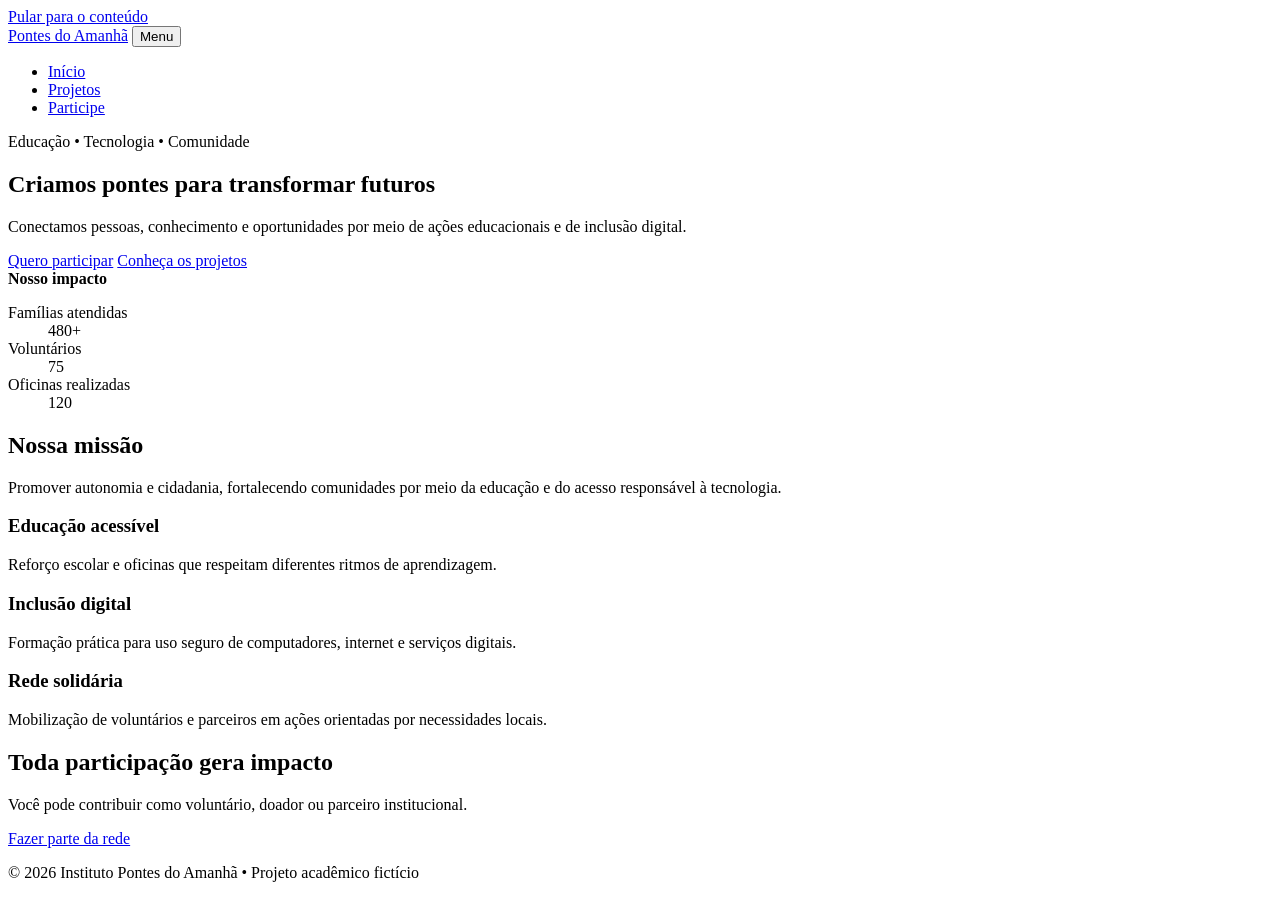
==== index.html @ 5df7a700 "Adiciona index.html" ====
<!DOCTYPE html>
<html lang="pt-BR">
<head>
  <meta charset="UTF-8">
  <meta name="viewport" content="width=device-width, initial-scale=1.0">
  <meta name="description" content="Instituto Pontes do Amanhã: educação, inclusão digital e apoio comunitário.">
  <title>Instituto Pontes do Amanhã</title>
  <link rel="stylesheet" href="assets/css/style.css">
</head>
<body>
  <a class="skip-link" href="#conteudo">Pular para o conteúdo</a>
  <header class="site-header">
    <div class="container nav-wrap">
      <a class="brand" href="index.html" aria-label="Página inicial do Instituto Pontes do Amanhã">Pontes do Amanhã</a>
      <button class="menu-toggle" type="button" aria-expanded="false" aria-controls="menu">Menu</button>
      <nav aria-label="Navegação principal">
        <ul id="menu" class="menu">
          <li><a aria-current="page" href="index.html">Início</a></li>
          <li><a href="projetos.html">Projetos</a></li>
          <li><a href="cadastro.html">Participe</a></li>
        </ul>
      </nav>
    </div>
  </header>

  <main id="conteudo">
    <section class="hero" aria-labelledby="titulo-principal">
      <div class="container hero-grid">
        <div>
          <p class="eyebrow">Educação • Tecnologia • Comunidade</p>
          <h1 id="titulo-principal">Criamos pontes para transformar futuros</h1>
          <p>Conectamos pessoas, conhecimento e oportunidades por meio de ações educacionais e de inclusão digital.</p>
          <div class="actions">
            <a class="button" href="cadastro.html">Quero participar</a>
            <a class="button button-secondary" href="projetos.html">Conheça os projetos</a>
          </div>
        </div>
        <aside class="impact-card" aria-label="Indicadores de impacto">
          <strong>Nosso impacto</strong>
          <dl>
            <div><dt>Famílias atendidas</dt><dd>480+</dd></div>
            <div><dt>Voluntários</dt><dd>75</dd></div>
            <div><dt>Oficinas realizadas</dt><dd>120</dd></div>
          </dl>
        </aside>
      </div>
    </section>

    <section class="section container" aria-labelledby="missao">
      <h2 id="missao">Nossa missão</h2>
      <p class="lead">Promover autonomia e cidadania, fortalecendo comunidades por meio da educação e do acesso responsável à tecnologia.</p>
      <div class="cards">
        <article class="card"><h3>Educação acessível</h3><p>Reforço escolar e oficinas que respeitam diferentes ritmos de aprendizagem.</p></article>
        <article class="card"><h3>Inclusão digital</h3><p>Formação prática para uso seguro de computadores, internet e serviços digitais.</p></article>
        <article class="card"><h3>Rede solidária</h3><p>Mobilização de voluntários e parceiros em ações orientadas por necessidades locais.</p></article>
      </div>
    </section>

    <section class="section section-accent" aria-labelledby="como-ajudar">
      <div class="container">
        <h2 id="como-ajudar">Toda participação gera impacto</h2>
        <p>Você pode contribuir como voluntário, doador ou parceiro institucional.</p>
        <a class="button" href="cadastro.html">Fazer parte da rede</a>
      </div>
    </section>
  </main>

  <footer><div class="container"><p>© 2026 Instituto Pontes do Amanhã • Projeto acadêmico fictício</p></div></footer>
  <script src="assets/js/app.js" defer></script>
</body>
</html>
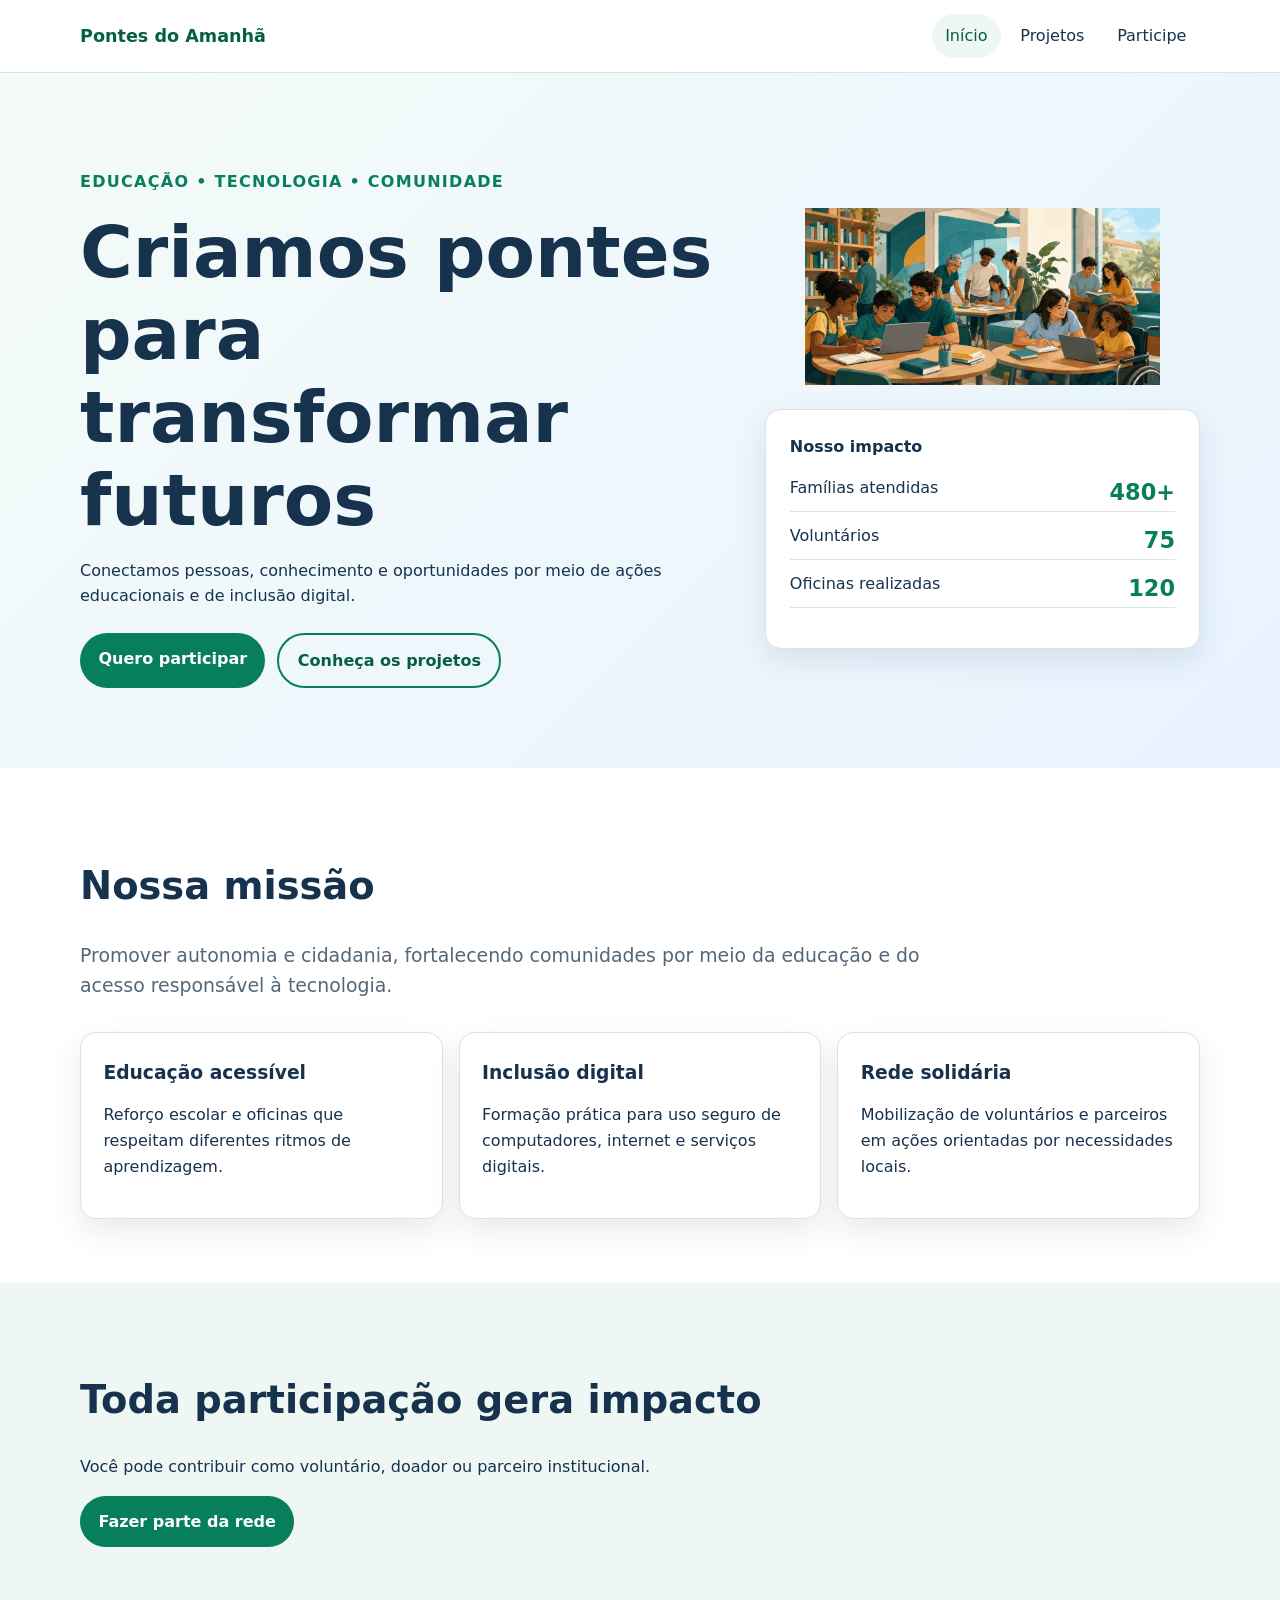
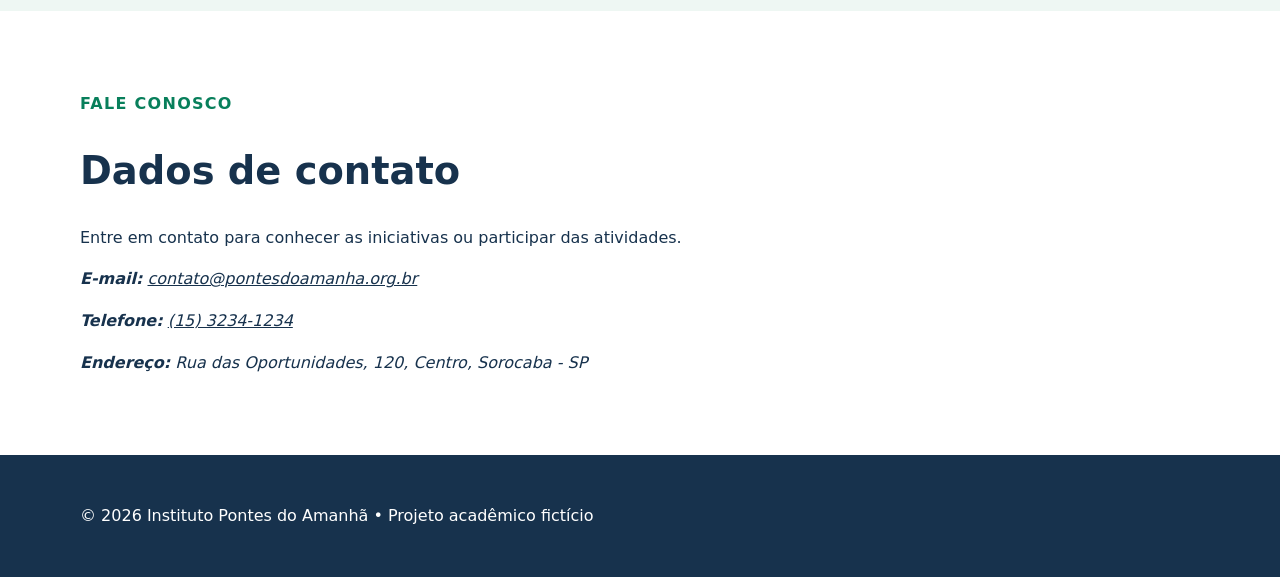
==== commit db62f5b1: "Atualiza página inicial com imagem e contato" ====
--- a/index.html
+++ b/index.html
@@ -35,14 +35,19 @@
             <a class="button button-secondary" href="projetos.html">Conheça os projetos</a>
           </div>
         </div>
-        <aside class="impact-card" aria-label="Indicadores de impacto">
-          <strong>Nosso impacto</strong>
-          <dl>
-            <div><dt>Famílias atendidas</dt><dd>480+</dd></div>
-            <div><dt>Voluntários</dt><dd>75</dd></div>
-            <div><dt>Oficinas realizadas</dt><dd>120</dd></div>
-          </dl>
-        </aside>
+        <div class="hero-visual">
+          <figure class="hero-media">
+            <img src="assets/oficina-comunitaria.png" alt="Crianças, jovens e voluntários participando de atividades educativas com livros e computadores em um espaço comunitário acessível">
+          </figure>
+          <aside class="impact-card" aria-label="Indicadores de impacto">
+            <strong>Nosso impacto</strong>
+            <dl>
+              <div><dt>Famílias atendidas</dt><dd>480+</dd></div>
+              <div><dt>Voluntários</dt><dd>75</dd></div>
+              <div><dt>Oficinas realizadas</dt><dd>120</dd></div>
+            </dl>
+          </aside>
+        </div>
       </div>
     </section>
 
@@ -63,6 +68,19 @@
         <a class="button" href="cadastro.html">Fazer parte da rede</a>
       </div>
     </section>
+
+    <section class="section container contact-section" aria-labelledby="contato">
+      <div>
+        <p class="eyebrow">Fale conosco</p>
+        <h2 id="contato">Dados de contato</h2>
+        <p>Entre em contato para conhecer as iniciativas ou participar das atividades.</p>
+      </div>
+      <address class="contact-card">
+        <p><strong>E-mail:</strong> <a href="mailto:contato@pontesdoamanha.org.br">contato@pontesdoamanha.org.br</a></p>
+        <p><strong>Telefone:</strong> <a href="tel:+551532341234">(15) 3234-1234</a></p>
+        <p><strong>Endereço:</strong> Rua das Oportunidades, 120, Centro, Sorocaba - SP</p>
+      </address>
+    </section>
   </main>
 
   <footer><div class="container"><p>© 2026 Instituto Pontes do Amanhã • Projeto acadêmico fictício</p></div></footer>
--- a/assets/css/style.css
+++ b/assets/css/style.css
@@ -0,0 +1,4 @@
+:root{--ink:#17324d;--muted:#546779;--paper:#fff;--soft:#eef7f3;--brand:#087f5b;--brand-dark:#055f45;--line:#d9e3e8;--accent:#ffd166;--radius:16px;--shadow:0 12px 30px rgba(23,50,77,.1)}
+*{box-sizing:border-box}html{scroll-behavior:smooth}body{margin:0;color:var(--ink);background:var(--paper);font-family:system-ui,-apple-system,"Segoe UI",sans-serif;line-height:1.6}a{color:inherit}img{max-width:100%}.container{width:min(1120px,calc(100% - 2rem));margin:auto}.narrow{width:min(820px,calc(100% - 2rem))}.skip-link{position:absolute;left:-9999px}.skip-link:focus{left:1rem;top:1rem;z-index:99;background:#fff;padding:.75rem;border:2px solid var(--brand)}.site-header{position:sticky;top:0;z-index:10;background:rgba(255,255,255,.96);border-bottom:1px solid var(--line)}.nav-wrap{min-height:72px;display:flex;align-items:center;justify-content:space-between;gap:1rem}.brand{font-size:1.1rem;font-weight:850;text-decoration:none;color:var(--brand-dark)}.menu{display:flex;gap:.35rem;list-style:none;margin:0;padding:0}.menu a{display:block;padding:.6rem .85rem;border-radius:999px;text-decoration:none}.menu a:hover,.menu a[aria-current="page"]{background:var(--soft);color:var(--brand-dark)}.menu-toggle{display:none}.hero{padding:5rem 0;background:linear-gradient(135deg,#f4fbf8,#e8f3ff)}.hero-grid{display:grid;grid-template-columns:1.5fr 1fr;gap:2rem;align-items:center}h1,h2,h3{line-height:1.15}h1{font-size:clamp(2.25rem,6vw,4.5rem);margin:.2em 0}h2{font-size:clamp(1.65rem,3vw,2.4rem)}.eyebrow{color:var(--brand);font-weight:800;text-transform:uppercase;letter-spacing:.08em}.lead{font-size:1.18rem;color:var(--muted);max-width:70ch}.actions{display:flex;gap:.75rem;flex-wrap:wrap;margin-top:1.5rem}.button{display:inline-block;border:0;border-radius:999px;padding:.8rem 1.15rem;background:var(--brand);color:#fff;font:inherit;font-weight:750;text-decoration:none;cursor:pointer}.button:hover{background:var(--brand-dark)}.button-secondary{background:transparent;color:var(--brand-dark);border:2px solid var(--brand)}.impact-card,.card,form,.callout{background:#fff;border:1px solid var(--line);border-radius:var(--radius);box-shadow:var(--shadow)}.impact-card{padding:1.5rem}.impact-card dl{display:grid;gap:.7rem}.impact-card dl div{display:flex;justify-content:space-between;border-bottom:1px solid var(--line)}.impact-card dd{font-size:1.4rem;font-weight:850;color:var(--brand)}.section{padding:4rem 0}.section-accent{background:var(--soft)}.cards{display:grid;grid-template-columns:repeat(3,1fr);gap:1rem;margin-top:2rem}.card{padding:1.4rem}.card h2,.card h3{margin-top:.4rem}.tag{display:inline-block;border-radius:999px;background:var(--soft);color:var(--brand-dark);padding:.25rem .6rem;font-size:.85rem;font-weight:750}.callout{margin-top:2rem;padding:1.5rem;background:var(--soft)}footer{padding:2rem 0;background:var(--ink);color:#fff}.page-header{margin-bottom:2rem}form{padding:clamp(1rem,4vw,2rem)}fieldset{border:0;border-top:2px solid var(--line);margin:0 0 2rem;padding:1.25rem 0 0}legend{font-size:1.2rem;font-weight:850;padding-right:.6rem}.form-grid{display:grid;grid-template-columns:1fr 1fr;gap:1rem}label{display:grid;gap:.35rem;font-weight:700;margin-bottom:1rem}input,select,textarea{width:100%;border:1px solid #9aabb8;border-radius:10px;padding:.75rem;font:inherit;color:var(--ink);background:#fff}input:focus,select:focus,textarea:focus{outline:3px solid rgba(8,127,91,.2);border-color:var(--brand)}.check{grid-template-columns:auto 1fr;align-items:start;font-weight:500}.check input{width:auto;margin-top:.35rem}.status{min-height:1.5em;font-weight:700}.status.success{color:#06734f}.status.error{color:#b42318}
+@media (max-width:760px){.hero{padding:3rem 0}.hero-grid,.cards,.form-grid{grid-template-columns:1fr}.menu-toggle{display:block;border:1px solid var(--line);background:#fff;border-radius:10px;padding:.55rem .8rem}.menu{display:none;position:absolute;top:72px;left:0;right:0;padding:1rem;background:#fff;border-bottom:1px solid var(--line);flex-direction:column}.menu.open{display:flex}}
+@media (prefers-reduced-motion:reduce){html{scroll-behavior:auto}*{transition:none!important}}
